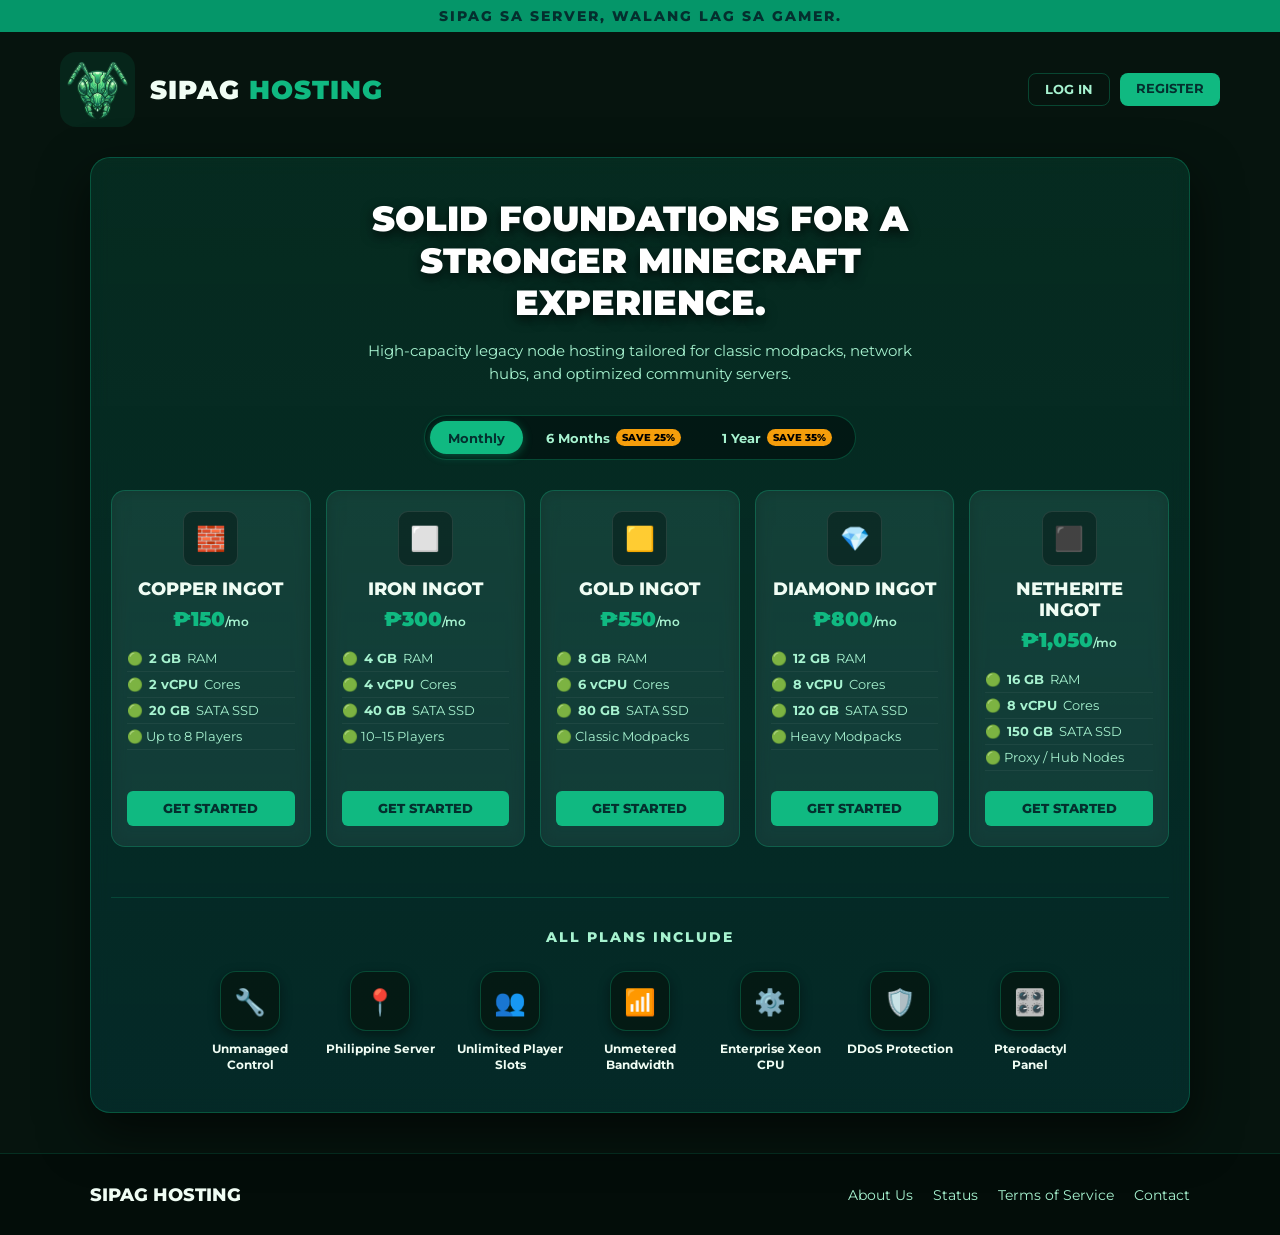
==== index.html @ bbb12509 "Add files via upload" ====
<!DOCTYPE html>
<html lang="en">
<head>
  <meta charset="UTF-8" />
  <meta name="viewport" content="width=device-width, initial-scale=1.0" />
  <title>Sipag Hosting | Solid Foundations for Minecraft</title>
  <link href="https://fonts.googleapis.com/css2?family=Montserrat:wght@400;700;800;900&display=swap" rel="stylesheet">
  <link rel="stylesheet" href="styles.css" />
</head>
<body>

  <!-- Top Announcement Bar -->
  <div class="top-banner">
    Sipag sa Server, Walang Lag sa Gamer.
  </div>

  <!-- Header with Auth Buttons -->
  <header class="header">
    <a href="index.html" class="brand-container brand-link">
      <div class="logo-container">
        <img src="images/logo.png" alt="Sipag Hosting Logo" />
      </div>
      <h1 class="brand-title">SIPAG <span>HOSTING</span></h1>
    </a>

    <!-- Navigation Redirect Buttons -->
    <nav class="nav-links">
      <a href="login.html" class="nav-btn-secondary" id="nav-login-btn">Log In</a>
      <a href="register.html" class="nav-btn-primary" id="nav-register-btn">Register</a>
      <a href="dashboard.html" class="nav-btn-primary" id="nav-dashboard-btn" style="display:none;">Dashboard</a>
      <button onclick="logoutMain()" class="nav-btn-secondary" id="nav-logout-btn" style="display:none; cursor:pointer;">Logout</button>
    </nav>
  </header>

  <!-- Hero Section & Glass Card Layout -->
  <main class="hero-stage">
    <h2 class="hero-title">Solid Foundations for a Stronger Minecraft Experience.</h2>
    <p class="hero-subtitle">High-capacity legacy node hosting tailored for classic modpacks, network hubs, and optimized community servers.</p>

    <!-- Subscription Billing Cycle Selector -->
    <div class="billing-container">
      <div class="billing-toggle">
        <button class="toggle-btn active" data-period="monthly" onclick="setBilling('monthly')">Monthly</button>
        <button class="toggle-btn" data-period="half-year" onclick="setBilling('half-year')">
          6 Months <span class="discount-badge">SAVE 25%</span>
        </button>
        <button class="toggle-btn" data-period="yearly" onclick="setBilling('yearly')">
          1 Year <span class="discount-badge">SAVE 35%</span>
        </button>
      </div>
    </div>

    <!-- Pricing Tiers Grid -->
    <div class="tiers-grid">
      
      <!-- Copper Ingot -->
      <div class="tier-card">
        <div class="badge-icon">🧱</div>
        <div class="tier-name">Copper Ingot</div>
        <div class="tier-price"><span id="price-copper">₱150</span><span class="period" id="period-copper">/mo</span></div>
        <ul class="tier-specs">
          <li>🟢 <strong>2 GB</strong> RAM</li>
          <li>🟢 <strong>2 vCPU</strong> Cores</li>
          <li>🟢 <strong>20 GB</strong> SATA SSD</li>
          <li>🟢 Up to 8 Players</li>
        </ul>
        <button class="btn-start" onclick="selectPlan('Copper Ingot', 150)">Get Started</button>
      </div>

      <!-- Iron Ingot -->
      <div class="tier-card">
        <div class="badge-icon">⬜</div>
        <div class="tier-name">Iron Ingot</div>
        <div class="tier-price"><span id="price-iron">₱300</span><span class="period" id="period-iron">/mo</span></div>
        <ul class="tier-specs">
          <li>🟢 <strong>4 GB</strong> RAM</li>
          <li>🟢 <strong>4 vCPU</strong> Cores</li>
          <li>🟢 <strong>40 GB</strong> SATA SSD</li>
          <li>🟢 10–15 Players</li>
        </ul>
        <button class="btn-start" onclick="selectPlan('Iron Ingot', 300)">Get Started</button>
      </div>

      <!-- Gold Ingot -->
      <div class="tier-card">
        <div class="badge-icon">🟨</div>
        <div class="tier-name">Gold Ingot</div>
        <div class="tier-price"><span id="price-gold">₱550</span><span class="period" id="period-gold">/mo</span></div>
        <ul class="tier-specs">
          <li>🟢 <strong>8 GB</strong> RAM</li>
          <li>🟢 <strong>6 vCPU</strong> Cores</li>
          <li>🟢 <strong>80 GB</strong> SATA SSD</li>
          <li>🟢 Classic Modpacks</li>
        </ul>
        <button class="btn-start" onclick="selectPlan('Gold Ingot', 550)">Get Started</button>
      </div>

      <!-- Diamond Ingot -->
      <div class="tier-card">
        <div class="badge-icon">💎</div>
        <div class="tier-name">Diamond Ingot</div>
        <div class="tier-price"><span id="price-diamond">₱800</span><span class="period" id="period-diamond">/mo</span></div>
        <ul class="tier-specs">
          <li>🟢 <strong>12 GB</strong> RAM</li>
          <li>🟢 <strong>8 vCPU</strong> Cores</li>
          <li>🟢 <strong>120 GB</strong> SATA SSD</li>
          <li>🟢 Heavy Modpacks</li>
        </ul>
        <button class="btn-start" onclick="selectPlan('Diamond Ingot', 800)">Get Started</button>
      </div>

      <!-- Netherite Ingot -->
      <div class="tier-card">
        <div class="badge-icon">⬛</div>
        <div class="tier-name">Netherite Ingot</div>
        <div class="tier-price"><span id="price-netherite">₱1,050</span><span class="period" id="period-netherite">/mo</span></div>
        <ul class="tier-specs">
          <li>🟢 <strong>16 GB</strong> RAM</li>
          <li>🟢 <strong>8 vCPU</strong> Cores</li>
          <li>🟢 <strong>150 GB</strong> SATA SSD</li>
          <li>🟢 Proxy / Hub Nodes</li>
        </ul>
        <button class="btn-start" onclick="selectPlan('Netherite Ingot', 1050)">Get Started</button>
      </div>

    </div>

    <!-- Features Highlight Bar -->
    <section class="features-container">
      <h3 class="features-title">ALL PLANS INCLUDE</h3>
      <div class="features-grid">
        <div class="feature-item"><div class="feature-icon-box">🔧</div><span class="feature-label">Unmanaged Control</span></div>
        <div class="feature-item"><div class="feature-icon-box">📍</div><span class="feature-label">Philippine Server</span></div>
        <div class="feature-item"><div class="feature-icon-box">👥</div><span class="feature-label">Unlimited Player Slots</span></div>
        <div class="feature-item"><div class="feature-icon-box">📶</div><span class="feature-label">Unmetered Bandwidth</span></div>
        <div class="feature-item"><div class="feature-icon-box">⚙️</div><span class="feature-label">Enterprise Xeon CPU</span></div>
        <div class="feature-item"><div class="feature-icon-box">🛡️</div><span class="feature-label">DDoS Protection</span></div>
        <div class="feature-item"><div class="feature-icon-box">🎛️</div><span class="feature-label">Pterodactyl Panel</span></div>
      </div>
    </section>

  </main>

  <!-- Footer -->
  <footer class="footer">
    <div class="footer-content">
      <div class="footer-brand">SIPAG HOSTING</div>
      <div class="footer-links">
        <a href="#">About Us</a>
        <a href="#">Status</a>
        <a href="#">Terms of Service</a>
        <a href="#">Contact</a>
      </div>
    </div>
  </footer>

  <script>
    let currentPeriod = 'monthly';
    const baseMonthlyPrices = { copper: 150, iron: 300, gold: 550, diamond: 800, netherite: 1050 };

    function setBilling(period) {
      currentPeriod = period;
      document.querySelectorAll('.toggle-btn').forEach(btn => btn.classList.remove('active'));
      document.querySelector(`[data-period="${period}"]`).classList.add('active');

      let discountMultiplier = 1.0;
      if (period === 'half-year') discountMultiplier = 0.75;
      else if (period === 'yearly') discountMultiplier = 0.65;

      for (const [tier, basePrice] of Object.entries(baseMonthlyPrices)) {
        const discountedMonthlyRate = Math.round(basePrice * discountMultiplier);
        document.getElementById(`price-${tier}`).textContent = `₱${discountedMonthlyRate.toLocaleString()}`;
      }
    }

    function selectPlan(planName, basePrice) {
      const selected = { planName, basePrice, period: currentPeriod };
      localStorage.setItem('sipag_pending_plan', JSON.stringify(selected));

      const currentUser = localStorage.getItem('sipag_user');
      if (currentUser) {
        window.location.href = 'dashboard.html';
      } else {
        window.location.href = 'register.html';
      }
    }

    function checkLoginState() {
      const user = JSON.parse(localStorage.getItem('sipag_user'));
      const loginBtn = document.getElementById('nav-login-btn');
      const registerBtn = document.getElementById('nav-register-btn');
      const dashboardBtn = document.getElementById('nav-dashboard-btn');
      const logoutBtn = document.getElementById('nav-logout-btn');

      if (user) {
        loginBtn.style.display = 'none';
        registerBtn.style.display = 'none';
        dashboardBtn.style.display = 'inline-block';
        logoutBtn.style.display = 'inline-block';
      } else {
        loginBtn.style.display = 'inline-block';
        registerBtn.style.display = 'inline-block';
        dashboardBtn.style.display = 'none';
        logoutBtn.style.display = 'none';
      }
    }

    function logoutMain() {
      localStorage.removeItem('sipag_user');
      checkLoginState();
    }

    checkLoginState();
  </script>
</body>
</html>
---- styles.css ----
:root {
  --bg-dark: #06140e;
  --panel-bg: rgba(16, 34, 26, 0.75);
  --card-bg: rgba(255, 255, 255, 0.06);
  --card-border: rgba(16, 185, 129, 0.3);
  --emerald-primary: #10b981;
  --emerald-glow: #059669;
  --emerald-light: #d1fae5;
  --text-main: #f0fdf4;
  --text-sub: #a7f3d0;
  --accent-brown: #3f2e21;
}

* {
  box-sizing: border-box;
  margin: 0;
  padding: 0;
  font-family: 'Montserrat', sans-serif;
}

body {
  background-color: var(--bg-dark);
  color: var(--text-main);
  min-height: 100vh;
  display: flex;
  flex-direction: column;
  align-items: center;
}

/* Top Announcement Banner */
.top-banner {
  width: 100%;
  background-color: var(--emerald-glow);
  color: #042f2e;
  text-align: center;
  padding: 8px 16px;
  font-weight: 800;
  font-size: 0.85rem;
  letter-spacing: 2px;
  text-transform: uppercase;
}

/* Header & Navigation */
.header {
  width: 100%;
  max-width: 1200px;
  padding: 20px;
  display: flex;
  justify-content: space-between;
  align-items: center;
}

.brand-container {
  display: flex;
  align-items: center;
  gap: 15px;
}

/* Logo Container Next to Title */
.logo-container {
  width: 75px;
  height: 75px;
  border-radius: 16px;
  background: rgba(16, 185, 129, 0.1);
  display: flex;
  align-items: center;
  justify-content: center;
  font-size: 0.65rem;
  color: var(--emerald-light);
  text-align: center;
  font-weight: 700;
  overflow: hidden;
}

.logo-container img {
  width: 100%;
  height: 100%;
  object-fit: cover;
}

.brand-title {
  font-weight: 900;
  font-size: 1.6rem;
  letter-spacing: 1px;
  color: var(--text-main);
  text-transform: uppercase;
}

.brand-title span {
  color: var(--emerald-primary);
}

/* Hero & Card Glass Stage */
.hero-stage {
  width: 92%;
  max-width: 1100px;
  margin: 10px 0 40px 0;
  background: linear-gradient(180deg, rgba(6, 78, 59, 0.4) 0%, rgba(4, 47, 46, 0.8) 100%),
              url('https://images.unsplash.com/photo-1627856013091-fed6e4e30025?q=80&w=1200&auto=format&fit=crop') center/cover no-repeat;
  border: 1px solid var(--card-border);
  border-radius: 20px;
  padding: 40px 20px;
  box-shadow: 0 20px 50px rgba(0,0,0,0.6);
  backdrop-filter: blur(10px);
  text-align: center;
}

.hero-title {
  font-size: 2.2rem;
  font-weight: 900;
  line-height: 1.2;
  color: #ffffff;
  max-width: 700px;
  margin: 0 auto 15px auto;
  text-transform: uppercase;
  text-shadow: 0 4px 12px rgba(0,0,0,0.7);
}

.hero-subtitle {
  font-size: 0.95rem;
  color: var(--text-sub);
  max-width: 550px;
  margin: 0 auto 30px auto;
  line-height: 1.5;
}

/* Subscription Toggle Switcher */
.billing-container {
  display: flex;
  justify-content: center;
  margin-bottom: 30px;
}

.billing-toggle {
  display: inline-flex;
  background: rgba(0, 0, 0, 0.4);
  padding: 5px;
  border-radius: 30px;
  border: 1px solid var(--card-border);
  gap: 5px;
  flex-wrap: wrap;
  justify-content: center;
}

.toggle-btn {
  background: transparent;
  border: none;
  color: var(--text-sub);
  padding: 8px 18px;
  font-size: 0.82rem;
  font-weight: 700;
  border-radius: 20px;
  cursor: pointer;
  transition: all 0.3s ease;
  display: flex;
  align-items: center;
  gap: 6px;
}

.toggle-btn.active {
  background: var(--emerald-primary);
  color: #042f2e;
  box-shadow: 0 2px 10px rgba(16, 185, 129, 0.4);
}

.discount-badge {
  background: #f59e0b;
  color: #000;
  font-size: 0.65rem;
  font-weight: 800;
  padding: 2px 6px;
  border-radius: 10px;
  text-transform: uppercase;
}

/* Pricing Grid */
.tiers-grid {
  display: grid;
  grid-template-columns: repeat(auto-fit, minmax(190px, 1fr));
  gap: 15px;
  justify-content: center;
}

.tier-card {
  background: var(--card-bg);
  border: 1px solid var(--card-border);
  border-radius: 14px;
  padding: 20px 15px;
  backdrop-filter: blur(8px);
  display: flex;
  flex-direction: column;
  align-items: center;
  transition: transform 0.2s ease, border-color 0.2s ease;
}

.tier-card:hover {
  transform: translateY(-5px);
  border-color: var(--emerald-primary);
  box-shadow: 0 10px 20px rgba(16, 185, 129, 0.2);
}

.badge-icon {
  width: 55px;
  height: 55px;
  background: rgba(0,0,0,0.3);
  border-radius: 10px;
  display: flex;
  align-items: center;
  justify-content: center;
  font-size: 1.5rem;
  margin-bottom: 12px;
  border: 1px solid rgba(255,255,255,0.1);
}

.tier-name {
  font-size: 1.1rem;
  font-weight: 800;
  text-transform: uppercase;
  margin-bottom: 8px;
  color: var(--text-main);
}

.tier-price {
  font-size: 1.25rem;
  font-weight: 900;
  color: var(--emerald-primary);
  margin-bottom: 15px;
}

.tier-price .period {
  font-size: 0.75rem;
  color: var(--text-sub);
  font-weight: 600;
}

.tier-specs {
  list-style: none;
  width: 100%;
  text-align: left;
  font-size: 0.8rem;
  color: var(--text-sub);
  margin-bottom: 20px;
}

.tier-specs li {
  padding: 5px 0;
  border-bottom: 1px solid rgba(255,255,255,0.05);
  display: flex;
  align-items: center;
  gap: 6px;
}

.btn-start {
  width: 100%;
  padding: 10px;
  background: var(--emerald-primary);
  color: #042f2e;
  border: none;
  border-radius: 6px;
  font-weight: 800;
  font-size: 0.8rem;
  text-transform: uppercase;
  cursor: pointer;
  margin-top: auto;
  transition: background 0.2s ease;
}

.btn-start:hover {
  background: var(--emerald-light);
}

/* Features Highlight Bar Section */
.features-container {
  margin-top: 50px;
  padding-top: 30px;
  border-top: 1px solid rgba(16, 185, 129, 0.2);
}

.features-title {
  font-size: 0.9rem;
  font-weight: 800;
  letter-spacing: 2px;
  color: var(--text-sub);
  margin-bottom: 25px;
  text-transform: uppercase;
}

.features-grid {
  display: flex;
  flex-wrap: wrap;
  justify-content: center;
  gap: 20px;
}

.feature-item {
  display: flex;
  flex-direction: column;
  align-items: center;
  width: 110px;
}

.feature-icon-box {
  width: 60px;
  height: 60px;
  background: rgba(6, 20, 14, 0.7);
  border: 1px solid var(--card-border);
  border-radius: 16px;
  display: flex;
  align-items: center;
  justify-content: center;
  font-size: 1.6rem;
  margin-bottom: 10px;
  box-shadow: 0 4px 12px rgba(0, 0, 0, 0.4);
}

.feature-label {
  font-size: 0.75rem;
  font-weight: 700;
  color: var(--text-main);
  line-height: 1.3;
}

/* Footer */
.footer {
  width: 100%;
  background: #030d09;
  border-top: 1px solid rgba(16, 185, 129, 0.2);
  padding: 30px 20px;
  margin-top: auto;
}

.footer-content {
  max-width: 1100px;
  margin: 0 auto;
  display: flex;
  justify-content: space-between;
  align-items: center;
  flex-wrap: wrap;
  gap: 20px;
}

.footer-brand {
  font-weight: 800;
  font-size: 1.1rem;
}

.footer-links {
  display: flex;
  gap: 20px;
  font-size: 0.85rem;
  color: var(--text-sub);
}

.footer-links a {
  color: var(--text-sub);
  text-decoration: none;
}

.footer-links a:hover {
  color: var(--emerald-primary);
}

/* Navigation Buttons */
.nav-links {
  display: flex;
  gap: 10px;
}

.nav-btn-primary, .nav-btn-secondary {
  padding: 8px 16px;
  border-radius: 8px;
  font-weight: 700;
  font-size: 0.8rem;
  text-decoration: none;
  text-transform: uppercase;
}

.nav-btn-primary {
  background: var(--emerald-primary);
  color: #042f2e;
}

.nav-btn-secondary {
  background: transparent;
  color: var(--text-sub);
  border: 1px solid var(--card-border);
}

.brand-link {
  text-decoration: none;
  color: inherit;
}

/* Authentication Page */
.auth-stage {
  width: 92%;
  max-width: 450px;
  margin: 40px 0 60px 0;
}

.auth-card {
  background: var(--panel-bg);
  border: 1px solid var(--card-border);
  border-radius: 20px;
  padding: 30px 25px;
  box-shadow: 0 20px 50px rgba(0,0,0,0.6);
}

.auth-title {
  font-size: 1.6rem;
  font-weight: 900;
  text-transform: uppercase;
  text-align: center;
}

.auth-subtitle {
  font-size: 0.85rem;
  color: var(--text-sub);
  text-align: center;
  margin-bottom: 20px;
}

.auth-form {
  display: flex;
  flex-direction: column;
  gap: 15px;
}

.form-group {
  display: flex;
  flex-direction: column;
  gap: 5px;
}

.form-group label {
  font-size: 0.75rem;
  font-weight: 700;
  color: var(--text-sub);
  text-transform: uppercase;
}

.form-group input {
  padding: 10px 12px;
  border-radius: 6px;
  border: 1px solid var(--card-border);
  background: rgba(0, 0, 0, 0.4);
  color: var(--text-main);
  outline: none;
}

.form-group input:focus {
  border-color: var(--emerald-primary);
}

.btn-submit {
  padding: 12px;
  background: var(--emerald-primary);
  color: #042f2e;
  border: none;
  border-radius: 6px;
  font-weight: 800;
  text-transform: uppercase;
  cursor: pointer;
}

/* Dashboard Styles */
.dashboard-stage {
  width: 92%;
  max-width: 1100px;
  margin: 20px 0 60px 0;
}

.dashboard-header {
  display: flex;
  justify-content: space-between;
  align-items: center;
  margin-bottom: 30px;
}

.section-title {
  font-size: 1.1rem;
  color: var(--text-sub);
  margin-bottom: 20px;
  text-transform: uppercase;
}

.subs-grid {
  display: grid;
  grid-template-columns: repeat(auto-fill, minmax(280px, 1fr));
  gap: 20px;
}

.sub-card {
  background: var(--panel-bg);
  border: 1px solid var(--card-border);
  border-radius: 12px;
  padding: 20px;
}

.sub-header {
  display: flex;
  justify-content: space-between;
  font-size: 0.75rem;
  margin-bottom: 10px;
}

.sub-status {
  background: var(--emerald-glow);
  color: #042f2e;
  padding: 2px 8px;
  border-radius: 10px;
  font-weight: 800;
}

.sub-title {
  font-size: 1.2rem;
  font-weight: 800;
  margin-bottom: 10px;
}

.sub-detail {
  font-size: 0.85rem;
  color: var(--text-sub);
  margin-bottom: 5px;
}

.sub-actions {
  display: flex;
  gap: 10px;
  margin-top: 15px;
}

.btn-action {
  flex: 1;
  padding: 8px;
  background: var(--emerald-primary);
  border: none;
  border-radius: 6px;
  font-weight: 700;
  font-size: 0.75rem;
  cursor: pointer;
}

.btn-danger {
  background: rgba(239, 68, 68, 0.2);
  color: #fca5a5;
  border: 1px solid rgba(239, 68, 68, 0.4);
}

/* Top Login/Register Section Above Main Content */
.top-auth-wrapper {
  width: 92%;
  max-width: 1100px;
  margin: 10px auto 15px auto;
}

.top-auth-card {
  background: var(--panel-bg);
  border: 1px solid var(--card-border);
  border-radius: 14px;
  padding: 15px 20px;
  box-shadow: 0 10px 30px rgba(0, 0, 0, 0.5);
  backdrop-filter: blur(8px);
}

.auth-tabs {
  display: flex;
  gap: 10px;
  margin-bottom: 12px;
  border-bottom: 1px solid rgba(255, 255, 255, 0.1);
  padding-bottom: 8px;
}

.auth-tab-btn {
  background: transparent;
  border: none;
  color: var(--text-sub);
  font-weight: 800;
  font-size: 0.85rem;
  text-transform: uppercase;
  cursor: pointer;
  padding: 4px 10px;
  border-radius: 6px;
  transition: all 0.2s ease;
}

.auth-tab-btn.active {
  background: var(--emerald-primary);
  color: #042f2e;
}

.auth-input-group {
  display: flex;
  flex-wrap: wrap;
  gap: 10px;
  align-items: center;
}

.auth-input-group input {
  flex: 1;
  min-width: 180px;
  padding: 10px 14px;
  border-radius: 8px;
  border: 1px solid var(--card-border);
  background: rgba(0, 0, 0, 0.4);
  color: var(--text-main);
  font-size: 0.85rem;
  outline: none;
}

.auth-input-group input:focus {
  border-color: var(--emerald-primary);
}

.auth-inline-btn {
  width: auto;
  padding: 10px 20px;
  margin-top: 0;
}

.user-session-bar {
  display: flex;
  justify-content: space-between;
  align-items: center;
  flex-wrap: wrap;
  gap: 15px;
  font-size: 0.9rem;
}

.session-actions {
  display: flex;
  gap: 10px;
}
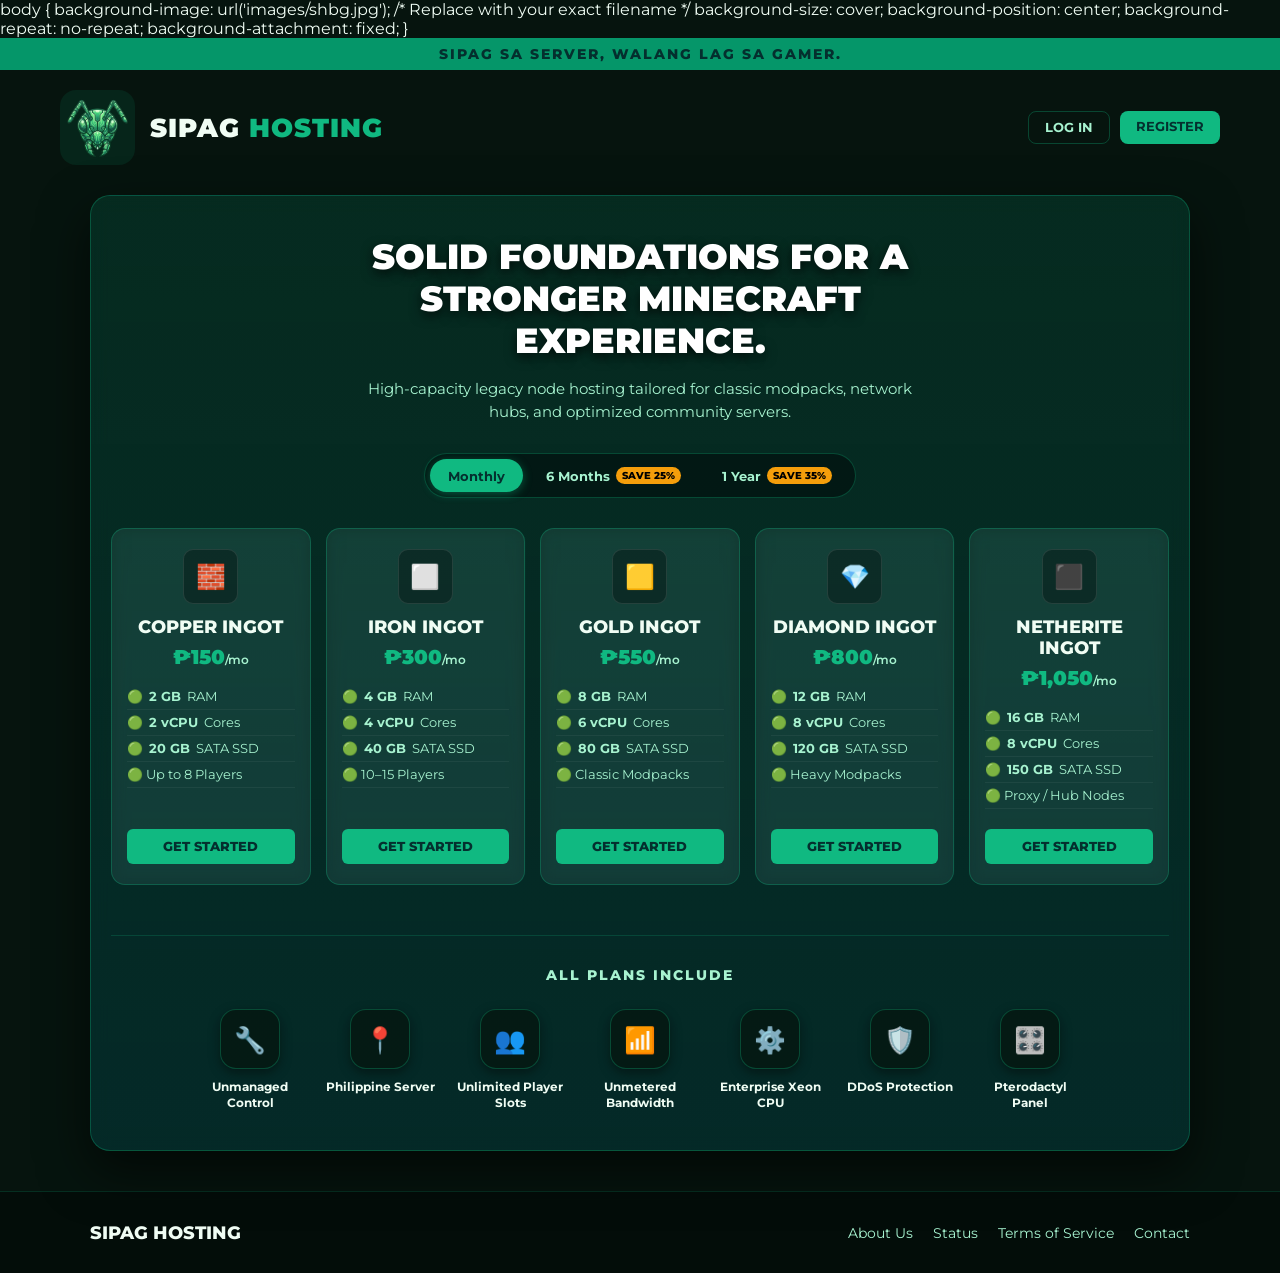
==== commit 3ce84889: "Update index.html" ====
--- a/index.html
+++ b/index.html
@@ -6,6 +6,13 @@
   <title>Sipag Hosting | Solid Foundations for Minecraft</title>
   <link href="https://fonts.googleapis.com/css2?family=Montserrat:wght@400;700;800;900&display=swap" rel="stylesheet">
   <link rel="stylesheet" href="styles.css" />
+  body {
+      background-image: url('images/shbg.jpg'); /* Replace with your exact filename */
+      background-size: cover;
+      background-position: center;
+      background-repeat: no-repeat;
+      background-attachment: fixed;
+    }
 </head>
 <body>
 
@@ -213,4 +220,4 @@
     checkLoginState();
   </script>
 </body>
-</html>+</html>
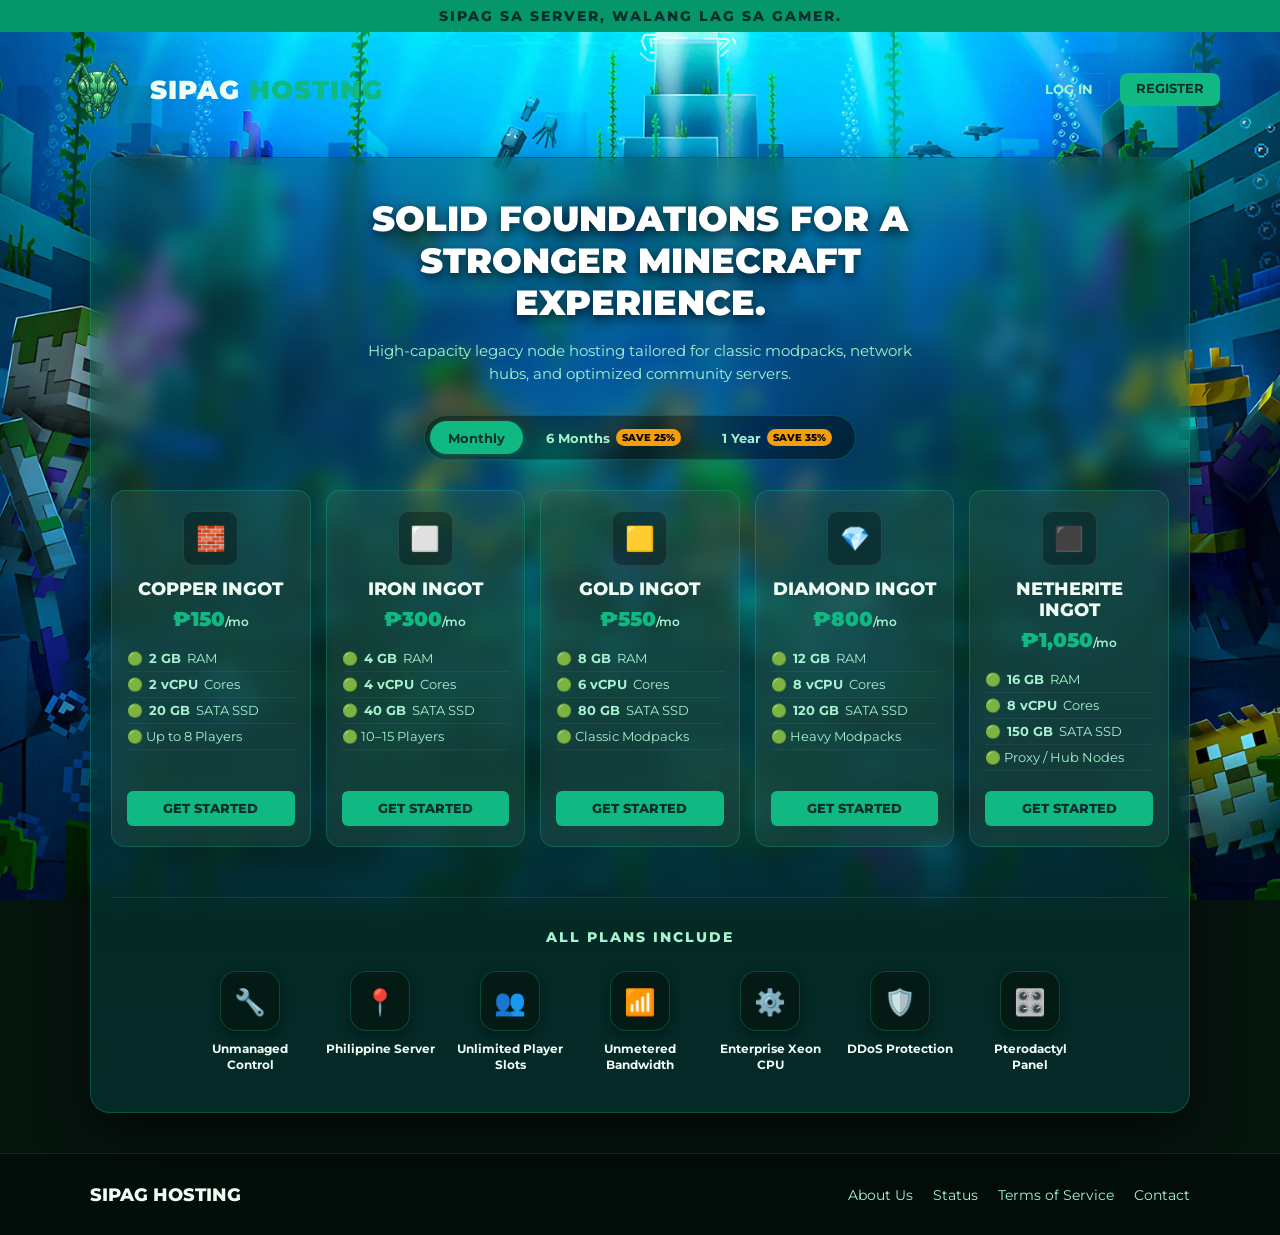
==== commit 82be0a62: "Add files via upload replace index" ====
--- a/index.html
+++ b/index.html
@@ -6,13 +6,15 @@
   <title>Sipag Hosting | Solid Foundations for Minecraft</title>
   <link href="https://fonts.googleapis.com/css2?family=Montserrat:wght@400;700;800;900&display=swap" rel="stylesheet">
   <link rel="stylesheet" href="styles.css" />
-  body {
+  <style>
+    body {
       background-image: url('images/shbg.jpg'); /* Replace with your exact filename */
       background-size: cover;
       background-position: center;
       background-repeat: no-repeat;
       background-attachment: fixed;
     }
+  </style>
 </head>
 <body>
 
@@ -220,4 +222,4 @@
     checkLoginState();
   </script>
 </body>
-</html>
+</html>
